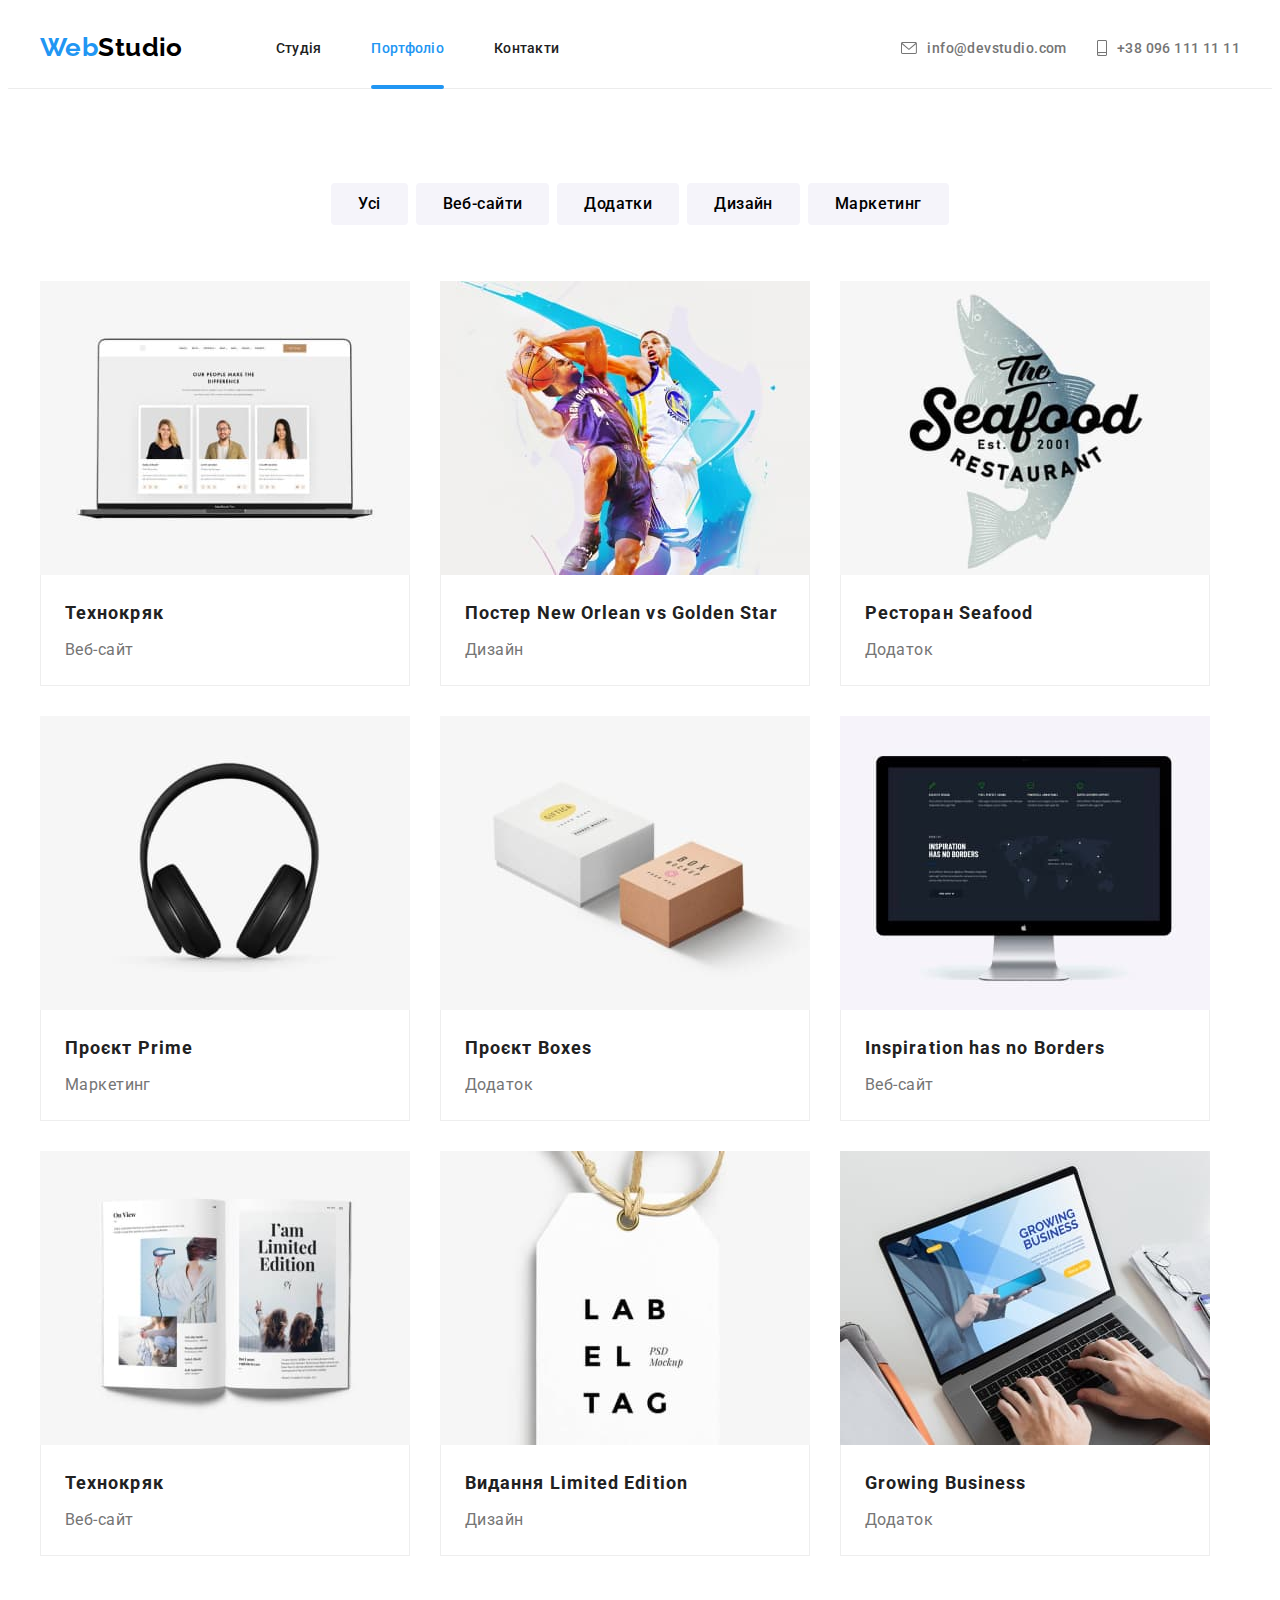
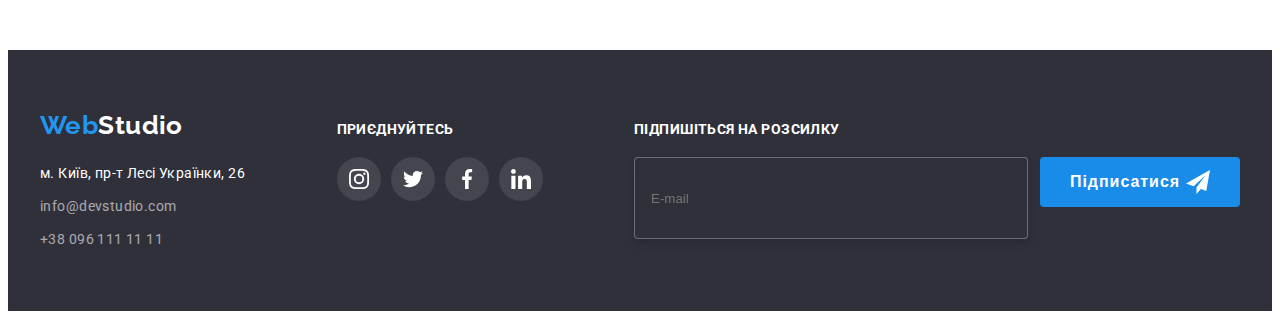
==== portfolio.html @ b74ace6b "Initial commit" ====
<!DOCTYPE html>
<html lang="uk">
  <head>
    <meta charset="UTF-8" />
    <meta http-equiv="X-UA-Compatible" content="IE=edge" />
    <meta name="viewport" content="width=device-width, initial-scale=1.0" />
    <title>Портфоліо</title>
    <link rel="preconnect" href="https://fonts.googleapis.com" />
    <link rel="preconnect" href="https://fonts.gstatic.com" crossorigin />
    <link
      href="https://fonts.googleapis.com/css2?family=Raleway:wght@700&family=Roboto:wght@400;500;700;900&display=swap"
      rel="stylesheet"
    />
    <link
      rel="stylesheet"
      href="https://cdnjs.cloudflare.com/ajax/libs/modern-normalize/1.1.0/modern-normalize.min.css"
      integrity="sha512-wpPYUAdjBVSE4KJnH1VR1HeZfpl1ub8YT/NKx4PuQ5NmX2tKuGu6U/JRp5y+Y8XG2tV+wKQpNHVUX03MfMFn9Q=="
      crossorigin="anonymous"
      referrerpolicy="no-referrer"
    />
    <link rel="stylesheet" href="./css/styles.css" />
  </head>
  <body>
    <header class="page-header">
      <div class="conteiner">
        <nav class="page-header__navigation">
          <a class="logo page-header__logo--main" href="./index.html">
            <span class="logo__part">Web</span>Studio
          </a>
          <ul class="page-header__nav-list">
            <li class="page-header__nav-item">
              <a class="page-header__nav-link" href="./index.html">Студія</a>
            </li>
            <li class="page-header__nav-item">
              <a
                class="page-header__nav-link page-header__nav-link--active"
                href="./portfolio.html"
                >Портфоліо</a
              >
            </li>
            <li class="page-header__nav-item">
              <a class="page-header__nav-link" href="">Контакти</a>
            </li>
          </ul>
        </nav>
        <ul class="page-header__contact-list">
          <li class="page-header__contact-item">
            <a
              class="page-header__contact-link"
              href="mailto:info@devstudio.com"
              ><svg class="page-header__contact-icon" width="16" height="12">
                <use href="./images/symbol-defs.svg#icon-envelope"></use>
              </svg>
              info@devstudio.com</a
            >
          </li>
          <li class="page-header__contact-item">
            <a class="page-header__contact-link" href="tel:+380961111111"
              ><svg class="page-header__contact-icon" width="10" height="16">
                <use href="./images/symbol-defs.svg#icon-smartphone"></use>
              </svg>
              +38 096 111 11 11</a
            >
          </li>
        </ul>
      </div>
    </header>
    <main>
      <section class="section">
        <div class="conteiner">
          <h1 class="section-title visually-hidden">проекти</h1>
          <ul class="project__filter-list">
            <li class="project__filter-item">
              <button type="button" class="project__filter-button">Усі</button>
            </li>
            <li class="project__filter-item">
              <button type="button" class="project__filter-button">
                Веб-сайти
              </button>
            </li>
            <li class="project__filter-item">
              <button type="button" class="project__filter-button">
                Додатки
              </button>
            </li>
            <li class="project__filter-item">
              <button type="button" class="project__filter-button">
                Дизайн
              </button>
            </li>
            <li class="project__filter-item">
              <button type="button" class="project__filter-button">
                Маркетинг
              </button>
            </li>
          </ul>

          <ul class="project__list">
            <li class="project__item">
              <a href="" class="project__link">
                <div class="project__card">
                  <img src="./images/laptop.jpg" alt="ноутбук" width="370" />

                  <p class="project__text">
                    Ресурс пропонує комплексні пропозиції з різним рівнем
                    функціоналу та сервісів. Все це дозволить відвідувачу
                    отримати вичерпні відомості про компанію чи приватну особу.
                  </p>
                </div>
                <div class="project__main-box">
                  <h3 class="project__sub-title">Технокряк</h3>
                  <p class="project__name">Веб-сайт</p>
                </div>
              </a>
            </li>
            <li class="project__item">
              <a href="" class="project__link">
                <div class="project__card">
                  <img src="./images/basket.jpg" alt="баскетбол" width="370" />

                  <p class="project__text">
                    Ресурс пропонує комплексні пропозиції з різним рівнем
                    функціоналу та сервісів. Все це дозволить відвідувачу
                    отримати вичерпні відомості про компанію чи приватну особу.
                  </p>
                </div>
                <div class="project__main-box">
                  <h3 class="project__sub-title">
                    Постер New Orlean vs Golden Star
                  </h3>
                  <p class="project__name">Дизайн</p>
                </div>
              </a>
            </li>
            <li class="project__item">
              <a href="" class="project__link">
                <div class="project__card">
                  <img src="./images/fish.jpg" alt="риба" width="370" />

                  <p class="project__text">
                    Ресурс пропонує комплексні пропозиції з різним рівнем
                    функціоналу та сервісів. Все це дозволить відвідувачу
                    отримати вичерпні відомості про компанію чи приватну особу.
                  </p>
                </div>
                <div class="project__main-box">
                  <h3 class="project__sub-title">Ресторан Seafood</h3>
                  <p class="project__name">Додаток</p>
                </div>
              </a>
            </li>
            <li class="project__item">
              <a href="" class="project__link">
                <div class="project__card">
                  <img
                    src="./images/headphones.jpg"
                    alt="навушники"
                    width="370"
                  />

                  <p class="project__text">
                    Ресурс пропонує комплексні пропозиції з різним рівнем
                    функціоналу та сервісів. Все це дозволить відвідувачу
                    отримати вичерпні відомості про компанію чи приватну особу.
                  </p>
                </div>
                <div class="project__main-box">
                  <h3 class="project__sub-title">Проєкт Prime</h3>
                  <p class="project__name">Маркетинг</p>
                </div>
              </a>
            </li>
            <li class="project__item">
              <a href="" class="project__link">
                <div class="project__card">
                  <img src="./images/boxes.jpg" alt="коробки" width="370" />

                  <p class="project__text">
                    Ресурс пропонує комплексні пропозиції з різним рівнем
                    функціоналу та сервісів. Все це дозволить відвідувачу
                    отримати вичерпні відомості про компанію чи приватну особу.
                  </p>
                </div>
                <div class="project__main-box">
                  <h3 class="project__sub-title">Проєкт Boxes</h3>
                  <p class="project__name">Додаток</p>
                </div>
              </a>
            </li>
            <li class="project__item">
              <a href="" class="project__link">
                <div class="project__card">
                  <img src="./images/desktop.jpg" alt="монітор" width="370" />

                  <p class="project__text">
                    Ресурс пропонує комплексні пропозиції з різним рівнем
                    функціоналу та сервісів. Все це дозволить відвідувачу
                    отримати вичерпні відомості про компанію чи приватну особу.
                  </p>
                </div>
                <div class="project__main-box">
                  <h3 class="project__sub-title">Inspiration has no Borders</h3>
                  <p class="project__name">Веб-сайт</p>
                </div>
              </a>
            </li>
            <li class="project__item">
              <a href="" class="project__link">
                <div class="project__card">
                  <img src="./images/magazine.jpg" alt="журнал" width="370" />

                  <p class="project__text">
                    Ресурс пропонує комплексні пропозиції з різним рівнем
                    функціоналу та сервісів. Все це дозволить відвідувачу
                    отримати вичерпні відомості про компанію чи приватну особу.
                  </p>
                </div>
                <div class="project__main-box">
                  <h3 class="project__sub-title">Технокряк</h3>
                  <p class="project__name">Веб-сайт</p>
                </div>
              </a>
            </li>
            <li class="project__item">
              <a href="" class="project__link">
                <div class="project__card">
                  <img src="./images/labeltag.jpg" alt="цінник" width="370" />

                  <p class="project__text">
                    Ресурс пропонує комплексні пропозиції з різним рівнем
                    функціоналу та сервісів. Все це дозволить відвідувачу
                    отримати вичерпні відомості про компанію чи приватну особу.
                  </p>
                </div>
                <div class="project__main-box">
                  <h3 class="project__sub-title">Видання Limited Edition</h3>
                  <p class="project__name">Дизайн</p>
                </div>
              </a>
            </li>
            <li class="project__item">
              <a href="" class="project__link">
                <div class="project__card">
                  <img src="./images/wework.jpg" alt="працюємо" width="370" />

                  <p class="project__text">
                    Ресурс пропонує комплексні пропозиції з різним рівнем
                    функціоналу та сервісів. Все це дозволить відвідувачу
                    отримати вичерпні відомості про компанію чи приватну особу.
                  </p>
                </div>
                <div class="project__main-box">
                  <h3 class="project__sub-title">Growing Business</h3>
                  <p class="project__name">Додаток</p>
                </div>
              </a>
            </li>
          </ul>
        </div>
      </section>
    </main>
    <footer class="footer">
      <div class="conteiner">
        <div class="footer-contacts">
          <a href="index.html" class="logo footer-contact__logo--dark"
            ><span class="logo__part">Web</span>Studio</a
          >
          <address>
            <ul class="footer-contacts__list">
              <li class="footer-contacts__item">
                <a
                  href="https://goo.gl/maps/CPtrU1FHBa2aNyZL9"
                  target="_blank"
                  rel="noopener noreferrer nofollow"
                  class="footer-contacts__map"
                  >м. Київ, пр-т Лесі Українки, 26</a
                >
              </li>
              <li class="footer-contacts__item">
                <a href="mailto:info@devstudio.com" class="footer-contact__link"
                  >info@devstudio.com</a
                >
              </li>
              <li class="footer-contacts__item">
                <a href="tel:+380961111111" class="footer-contact__link"
                  >+38 096 111 11 11</a
                >
              </li>
            </ul>
          </address>
        </div>
        <div class="footer-media">
          <p class="footer-media__sub-title">приєднуйтесь</p>
          <ul class="social-network__list">
            <li class="social-network__item">
              <a
                href="#"
                class="social-network__media social-network__media--footer-style"
              >
                <svg class="social-network__icon">
                  <use href="./images/symbol-defs.svg#icon-instagram"></use>
                </svg>
              </a>
            </li>
            <li class="social-network__item">
              <a
                href="#"
                class="social-network__media social-network__media--footer-style"
              >
                <svg class="social-network__icon">
                  <use href="./images/symbol-defs.svg#icon-twitter"></use>
                </svg>
              </a>
            </li>
            <li class="social-network__item">
              <a
                href="#"
                class="social-network__media social-network__media--footer-style"
              >
                <svg class="social-network__icon">
                  <use href="./images/symbol-defs.svg#icon-facebook"></use>
                </svg>
              </a>
            </li>
            <li class="social-network__item">
              <a
                href="#"
                class="social-network__media social-network__media--footer-style"
              >
                <svg class="social-network__icon">
                  <use href="./images/symbol-defs.svg#icon-linkedin"></use>
                </svg>
              </a>
            </li>
          </ul>
        </div>
        <div class="footer-subscribe">
          <p class="footer-media__sub-title">Підпишіться на розсилку</p>
          <form class="form-subscribe__form">
            <label for="user-mail" class="form-subscribe__field">
              <input
                class="form-subscribe__input"
                type="email"
                name="subscribe-mail"
                id="user-mail"
                placeholder="E-mail"
              />
            </label>
            <button type="submit" class="form-btn form-btn--footer-style">
              Підписатися
              <svg class="form-btn__icon-footer" width="24" height="24">
                <use href="./images/symbol-defs.svg#icon-icon-send"></use>
              </svg>
            </button>
          </form>
        </div>
      </div>
    </footer>
  </body>
</html>
---- css/styles.css ----
:root {
  --brand-color: #2196f3;
  --main-text-color: #212121;
  --other-text-color: #757575;
  --background-main: #ffffff;
  --other-bg: #f5f4fa;
  --icon-color: #afb1b8;
  --dark-bg: #2f303a;
}

body {
  font-family: "Roboto", sans-serif;
  font-size: 14px;
  color: var(--main-text-color);
  letter-spacing: 0.03em;
  background-color: var(--background-main);
}

.visually-hidden {
  position: absolute;
  white-space: nowrap;
  width: 1px;
  height: 1px;
  overflow: hidden;
  border: 0;
  padding: 0;
  clip: rect(0 0 0 0);
  clip-path: inset(50%);
  margin: -1px;
}

.conteiner {
  width: 1200px;
  padding-left: 15px;
  padding-right: 15px;
  margin-right: auto;
  margin-left: auto;
}

.section {
  padding-top: 94px;
  padding-bottom: 94px;
}

img,
svg {
  display: block;
}
/*стилі шапки(header)*/
.page-header {
  background-color: var(--background-main);
  border-bottom: 1px solid #ececec;
}

.page-header .conteiner {
  display: flex;
}

.page-header__navigation {
  display: flex;
  align-items: center;
}

.page-header__logo--main {
  margin-right: 93px;
  padding-top: 24px;
  padding-bottom: 25px;

  color: #000000;
}

.logo {
  font-family: "Raleway";
  font-style: normal;
  font-weight: 700;
  font-size: 26px;
  line-height: calc(31 / 26);
  text-decoration: none;
}

.logo__part {
  color: var(--brand-color);
}

.page-header__nav-item:not(:last-child) {
  margin-right: 50px;
}

.page-header__nav-list {
  display: flex;
  margin: 0;
  padding-left: 0;
  list-style: none;
}

.page-header__nav-link {
  display: block;
  position: relative;
  padding: 32px 0;

  font-weight: 500;
  line-height: calc(16 / 14);
  letter-spacing: 0.02em;
  text-decoration: none;

  color: var(--main-text-color);
  transition: color 250ms cubic-bezier(0.4, 0, 0.2, 1);
}

.page-header__nav-link--active::after {
  position: absolute;
  bottom: -1px;
  border-radius: 2px;
  left: 0;
  content: "";
  width: 100%;
  height: 4px;

  background-color: var(--brand-color);
}

.page-header__nav-link:hover,
.page-header__nav-link:focus {
  color: var(--brand-color);
}
.page-header__nav-link--active {
  color: var(--brand-color);
}

.page-header__contact-list {
  display: flex;
  margin: 0;
  padding-left: 0;
  margin-left: auto;
  list-style: none;
}

.page-header__contact-item:not(:last-child) {
  margin-right: 30px;
}

.page-header__contact-icon {
  margin-right: 10px;

  fill: currentColor;
}

.page-header__contact-link {
  display: flex;
  align-items: center;
  padding: 32px 0;

  font-weight: 500;
  line-height: calc(16 / 14);
  text-decoration: none;

  transition: color 250ms cubic-bezier(0.4, 0, 0.2, 1),
    fill 250ms cubic-bezier(0.4, 0, 0.2, 1);
  color: var(--other-text-color);
}

.page-header__contact-link:hover,
.page-header__contact-link:focus {
  color: var(--brand-color);
}

/*стилі студії(1я страниця)
1-я секція*/

.section-hero {
  padding-top: 200px;
  padding-bottom: 200px;
  margin-right: auto;
  margin-left: auto;
  max-width: 1600px;

  background-image: linear-gradient(
      rgba(47, 48, 58, 0.4),
      rgba(47, 48, 58, 0.4)
    ),
    url("../images/bghero.jpg");
  background-repeat: no-repeat;
  background-position: center;
  background-color: var(--dark-bg);
}

.section-hero__title {
  width: 696px;
  font-weight: 900;
  font-size: 44px;
  line-height: calc(60 / 44);
  text-align: center;
  letter-spacing: 0.06em;
  text-transform: uppercase;

  color: var(--background-main);

  margin: 0 auto 30px;
}

.section-hero__button {
  display: block;
  margin-left: auto;
  margin-right: auto;
  min-width: 216px;
  padding: 10px 32px;
  border: none;
  box-shadow: 0px 4px 4px rgba(0, 0, 0, 0.15);
  border-radius: 4px;
  cursor: pointer;

  font-weight: 700;
  font-size: 16px;
  line-height: calc(30 / 16);
  letter-spacing: 0.06em;

  background-color: var(--brand-color);
  color: var(--background-main);
  transition: background-color 250ms cubic-bezier(0.4, 0, 0.2, 1);
}

.section-hero__button:hover,
.section-hero__button:focus {
  background-color: #188ce8;
}

/* backdrop for modal window */

.backdrop {
  position: fixed;
  z-index: 51;
  top: 0;
  left: 0;
  width: 100%;
  height: 100%;
  background-color: rgba(0, 0, 0, 0.2);
  transition: opacity 250ms cubic-bezier(0.4, 0, 0.2, 1);
}

.backdrop.is-hidden {
  opacity: 0;
  pointer-events: none;
}

.backdrop.is-hidden .modal {
  transform: translate(-50%, -50%) scale(1.1);
  transition: transform 250ms cubic-bezier(0.4, 0, 0.2, 1);
}

.modal {
  position: absolute;
  top: 50%;
  left: 50%;
  padding: 40px;
  width: 528px;
  height: 581px;

  opacity: 1;
  border-radius: 4px;
  background: var(--background-main);
  box-shadow: 0px 1px 3px rgba(0, 0, 0, 0.12), 0px 1px 1px rgba(0, 0, 0, 0.14),
    0px 2px 1px rgba(0, 0, 0, 0.2);

  transform: scale(1) translate(-50%, -50%);
  transition: transform 250ms cubic-bezier(0.4, 0, 0.2, 1);
}

.modal__btn-close {
  position: absolute;
  display: flex;
  align-items: center;
  justify-content: center;
  top: 8px;
  right: 8px;
  width: 30px;
  height: 30px;
  padding: 0;

  cursor: pointer;
  border-radius: 50%;
  background: #ffffff;
  border: 1px solid rgba(0, 0, 0, 0.1);
  fill: currentColor;

  transition: fill 250ms cubic-bezier(0.4, 0, 0.2, 1);
}

.modal__btn-close:hover,
.modal__btn-close:focus {
  fill: var(--brand-color);
}

.modal__feedback {
  margin-top: 0;
  margin-bottom: 12px;

  font-weight: 700;
  font-size: 20px;
  line-height: calc(23 / 20);
  text-align: center;

  color: var(--main-text-color);
}
/* madal form */
.modal__order-service {
  display: flex;
  flex-direction: column;

  font-weight: 400;
  font-size: 12px;
  line-height: calc(14 / 12);
  letter-spacing: 0.01em;

  color: var(--other-text-color);
}

.modal__form-field {
  position: relative;
  display: flex;
  flex-direction: column;
  margin-bottom: 10px;
}

.modal__form-field--field-comment {
  margin-bottom: 20px;
}

.modal__form-input {
  height: 40px;
  padding: 12px 42px;
  margin-top: 4px;

  cursor: pointer;
  border: 1px solid rgba(33, 33, 33, 0.2);
  border-radius: 4px;
  transition: color 250ms cubic-bezier(0.4, 0, 0.2, 1);
}

.modal__form-icon {
  position: absolute;
  bottom: 11px;
  left: 12px;
  transition: color 250ms cubic-bezier(0.4, 0, 0.2, 1);
}

.modal__form-input:focus-visible {
  outline: 1px solid var(--brand-color);
}

.modal__form-input:focus + .modal__form-icon {
  fill: var(--brand-color);
  filter: drop-shadow(0px 4px 4px rgba(0, 0, 0, 0.5));
}

.modal__form-input--comment {
  padding: 12px 16px;
  resize: none;
  height: 120px;
}
.modal__form-input--comment::placeholder {
  color: rgba(117, 117, 117, 0.5);
}

.modal__form-chekbox {
  display: flex;
  align-items: center;
  cursor: pointer;

  margin: 0 auto 30px;

  font-size: 14px;
  line-height: calc(24 / 14);
}

.modal__checkbox {
  position: absolute;
  white-space: nowrap;
  width: 1px;
  height: 1px;
  overflow: hidden;
  border: 0;
  padding: 0;
  clip: rect(0 0 0 0);
  clip-path: inset(50%);
  margin: -1px;
}

.modal__form-contract {
  margin-left: 3px;
  color: var(--brand-color);
}

.modal__chek-border {
  position: relative;
  display: inline-block;
  margin-right: 8px;
  width: 16px;
  height: 15px;
  color: transparent;
  border: 2px solid #000000;
  border-radius: 4px;
  transition: border 250ms cubic-bezier(0.4, 0, 0.2, 1);
}
.modal__chek-icon {
  position: absolute;
  left: -2px;
  top: -2px;
  opacity: 0;
  fill: var(--background-main);
  transition: fill 250ms cubic-bezier(0.4, 0, 0.2, 1),
    opacity 250ms cubic-bezier(0.4, 0, 0.2, 1);
}

.modal__checkbox:checked ~ .modal__chek-border,
.modal__checkbox:checked ~ .modal__chek-border .modal__chek-icon {
  fill: var(--brand-color);
  border-color: var(--brand-color);
  opacity: 1;
}

.form-btn {
  width: 200px;
  height: 50px;
  margin: 0 auto;

  text-align: center;
  font-weight: 700;
  font-size: 16px;
  line-height: calc(30 / 16);
  letter-spacing: 0.06em;
  cursor: pointer;

  color: var(--background-main);
  background-color: #188ce8;
  border-color: transparent;
  border-radius: 4px;
}
.form-btn:hover {
  box-shadow: 0px 4px 4px rgba(0, 0, 0, 0.15);
}
/*2я секція - переваги*/
/*стилі заголовків сецій 2-4*/

.section-title {
  margin-top: 0;
  margin-bottom: 50px;

  font-size: 36px;
  line-height: calc(42 / 36);
  text-align: center;
}

.benefits-section__list {
  display: flex;
  gap: 30px;
  margin: 0;
  padding: 0;
  list-style: none;
}

.benefits-section__item {
  flex-basis: calc((100%-90px) / 4);
}

.benefits-section__box {
  display: flex;
  align-items: center;
  justify-content: center;
  height: 120px;
  background-color: var(--other-bg);
  border-radius: 4px;
  margin-bottom: 30px;
}

.benefits-section__icon {
  width: 70px;
  height: 70px;
}

.benefits-section__sub-title {
  margin-top: 0;
  margin-bottom: 10px;

  font-size: 14px;
  line-height: calc(16 / 14);
  text-transform: uppercase;
}

.benefits-section__advantage {
  margin: 0;

  line-height: calc(24 / 14);
  color: var(--other-text-color);
}
/*3я секція - чим ми займаємося
section employments*/

.employments-section {
  padding-top: 0;
}

.employments-section__list {
  display: flex;
  justify-content: space-between;

  margin: 0;
  padding: 0;
  list-style: none;
}

.employment {
  display: block;
}
.employments-section__card {
  position: relative;
}

.employments-section__sub-title {
  position: absolute;
  bottom: 0;
  width: 100%;
  padding: 22px 0;
  margin: 0;

  font-size: 14px;
  font-weight: 700;
  line-height: calc(16 / 14);
  text-transform: uppercase;
  text-align: center;

  color: var(--background-main);
  background-color: var(--dark-bg);
  opacity: 0.8;
}
/*4а секція - наша команда*/
.team-section {
  background-color: #f5f4fa;
}

.team-section__list {
  display: flex;
  justify-content: space-between;
  margin: 0;
  padding: 0;
  list-style: none;
}

.team-section__item {
  overflow: hidden;
  border-radius: 0px 0px 4px 4px;
  box-shadow: 0px 1px 3px rgba(0, 0, 0, 0.12), 0px 1px 1px rgba(0, 0, 0, 0.14),
    0px 2px 1px rgba(0, 0, 0, 0.2);
}

.player__data {
  padding-top: 30px;
  padding-bottom: 30px;
  background: var(--background-main);
}

.player__sub-title {
  margin-bottom: 10px;
  margin-top: 0;

  font-weight: 500;
  font-size: 16px;
  line-height: calc(19 / 16);
  text-align: center;
}
.player__position {
  margin-top: 0;
  margin-bottom: 16px;

  font-size: 16px;
  line-height: calc(19 / 16);
  text-align: center;
  color: var(--other-text-color);
}

.social-network__list {
  display: flex;
  padding: 0;
  margin: 0;
  list-style: none;

  gap: 10px;
  justify-content: center;
}

.social-network__media {
  display: flex;
  align-items: center;
  justify-content: center;
  width: 44px;
  height: 44px;
  border-radius: 50%;

  text-decoration: none;
  fill: var(--icon-color);
  background-color: var(--background-main);

  transition: background-color 250ms cubic-bezier(0.4, 0, 0.2, 1),
    fill 500ms cubic-bezier(0.4, 0, 0.2, 1) 125ms;
}

.social-network__icon {
  width: 20px;
  height: 20px;
}

.social-network__media:hover,
.social-network__media:focus {
  background-color: var(--brand-color);
  fill: var(--background-main);
}

/* 5я секция */

.client__list {
  display: flex;
  justify-content: space-between;
  padding: 0;
  margin: 0;

  list-style: none;
}

.client__link {
  display: flex;
  align-items: center;
  justify-content: center;
  width: 170px;
  height: 92px;

  text-decoration: none;
  border: 1px solid var(--icon-color);
  border-radius: 4px;
  transition: fill 250ms cubic-bezier(0.4, 0, 0.2, 1),
    border 250ms cubic-bezier(0.4, 0, 0.2, 1);
}

.client__link:hover,
.client__link:focus {
  border: 1px solid var(--brand-color);
}

.client__link:hover .client__icon,
.client__link:focus .client__icon {
  fill: var(--brand-color);
}

.client__icon {
  fill: var(--icon-color);
  width: 106px;
  height: 60px;
  transition: fill 250ms cubic-bezier(0.4, 0, 0.2, 1);
}

/*стилі портфоліо(2я страниця)*/
/*  - філтер*/
.project__filter-list {
  display: flex;
  justify-content: center;
  margin-top: 0;
  margin-bottom: 56px;
  padding: 0;
  list-style: none;
}

.project__filter-item:not(:last-child) {
  margin-right: 8px;
}

.project__filter-button {
  padding: 6px 25px;

  font-family: inherit;
  letter-spacing: inherit;
  font-weight: 500;
  font-size: 16px;
  line-height: calc(26 / 16);
  text-align: center;
  cursor: pointer;

  border-radius: 4px;
  border-color: transparent;
  background-color: var(--other-bg);
  transition: color 250ms cubic-bezier(0.4, 0, 0.2, 1),
    background-color 250ms cubic-bezier(0.4, 0, 0.2, 1),
    box-shadow 250ms cubic-bezier(0.4, 0, 0.2, 1);
}
.project__filter-button:hover,
.project__filter-button:focus {
  background-color: var(--brand-color);
  color: var(--background-main);
  box-shadow: 0px 3px 1px rgba(0, 0, 0, 0.1), 0px 1px 2px rgba(0, 0, 0, 0.08),
    0px 2px 2px rgba(0, 0, 0, 0.12);
}
/*2а секція - розділи*/

.project__list {
  display: flex;
  flex-wrap: wrap;
  gap: 30px;

  margin: 0;
  padding: 0;
  list-style: none;
}

.project__item {
  width: 370px;
  background: var(--background-main);
  transition: box-shadow 250ms cubic-bezier(0.4, 0, 0.2, 1);
}

.project__item:hover,
.project__item:focus {
  box-shadow: 0px 1px 1px rgba(0, 0, 0, 0.12), 0px 4px 4px rgba(0, 0, 0, 0.06),
    1px 4px 6px rgba(0, 0, 0, 0.16);
}

.project__link {
  text-decoration: none;
}

.project__card {
  position: relative;
  overflow: hidden;
}

.project__item:hover .project__text {
  transform: translateY(0);
}

.project__text {
  margin: 0;
  font-size: 18px;
  line-height: calc(28 / 18);
  color: var(--background-main);

  position: absolute;
  top: 1px;
  left: 0;
  width: 100%;
  height: 100%;
  padding: 63px 24px;
  transform: translateY(100%);
  transition: transform 250ms cubic-bezier(0.4, 0, 0.2, 1);

  background-color: var(--brand-color);
  opacity: 0.9;
}

.project__main-box {
  border: 1px solid #eeeeee;
  border-top: none;
  padding: 20px 24px;
}

.project__sub-title {
  font-size: 18px;
  line-height: calc(36 / 18);
  letter-spacing: 0.06em;
  margin-top: 0;
  margin-bottom: 4px;
  color: var(--main-text-color);
}
.project__name {
  font-size: 16px;
  line-height: calc(30 / 16);
  color: var(--other-text-color);
  margin: 0;
}
/*стилі підвала(footer)*/
.footer {
  background-color: var(--dark-bg);
  padding: 60px 0;
}

.footer .conteiner {
  display: flex;
  align-items: baseline;
  justify-content: space-between;
}

.footer-contact__logo--dark {
  display: block;
  color: var(--background-main);
  margin-right: 0;
  margin-bottom: 20px;
  padding: 0;
}

.footer-contacts__list {
  margin: 0;
  padding: 0;

  list-style: none;
}

.footer-contacts__item:not(:last-child) {
  margin-bottom: 9px;
}

.footer-contacts__map {
  text-decoration: none;
  font-style: normal;
  font-weight: 400;
  line-height: calc(24 / 14);
  color: var(--background-main);
}

.footer-contact__link {
  font-style: normal;
  line-height: calc(24 / 14);
  text-decoration: none;

  color: rgba(255, 255, 255, 0.6);
  transition: color 250ms cubic-bezier(0.4, 0, 0.2, 1);
}

.footer-contact__link:hover,
.footer-contact__link:focus {
  color: var(--brand-color);
}

.footer-media__sub-title {
  margin-top: 0;
  margin-bottom: 20px;

  font-size: 14px;
  line-height: calc(16 / 14);
  text-transform: uppercase;
  font-weight: 700;

  color: var(--background-main);
}

.social-network__media--footer-style {
  fill: var(--background-main);
  background-color: rgba(255, 255, 255, 0.1);
}

/* footer subscribe */

.form-subscribe__form {
  display: flex;
  justify-content: center;
}
.form-subscribe__input {
  width: 360px;
  height: 50px;
  padding: 15px 16px;
  margin-right: 12px;

  color: var(--brand-color);
  background-color: var(--dark-bg);
  border: 1px solid rgba(255, 255, 255, 0.3);
  filter: drop-shadow(0px 4px 4px rgba(0, 0, 0, 0.15));
  border-radius: 4px;
  transition: outline 250ms cubic-bezier(0.4, 0, 0.2, 1),
    border 250ms cubic-bezier(0.4, 0, 0.2, 1);
}

.form-subscribe__input:focus,
.form-subscribe__input:hover,
.form-subscribe__input:focus-visible {
  outline: 1px solid var(--brand-color);
  border: 1px solid var(--brand-color);
}

.form-btn--footer-style {
  display: flex;
  justify-content: space-between;
  align-items: center;
  padding: 0 28px;
}
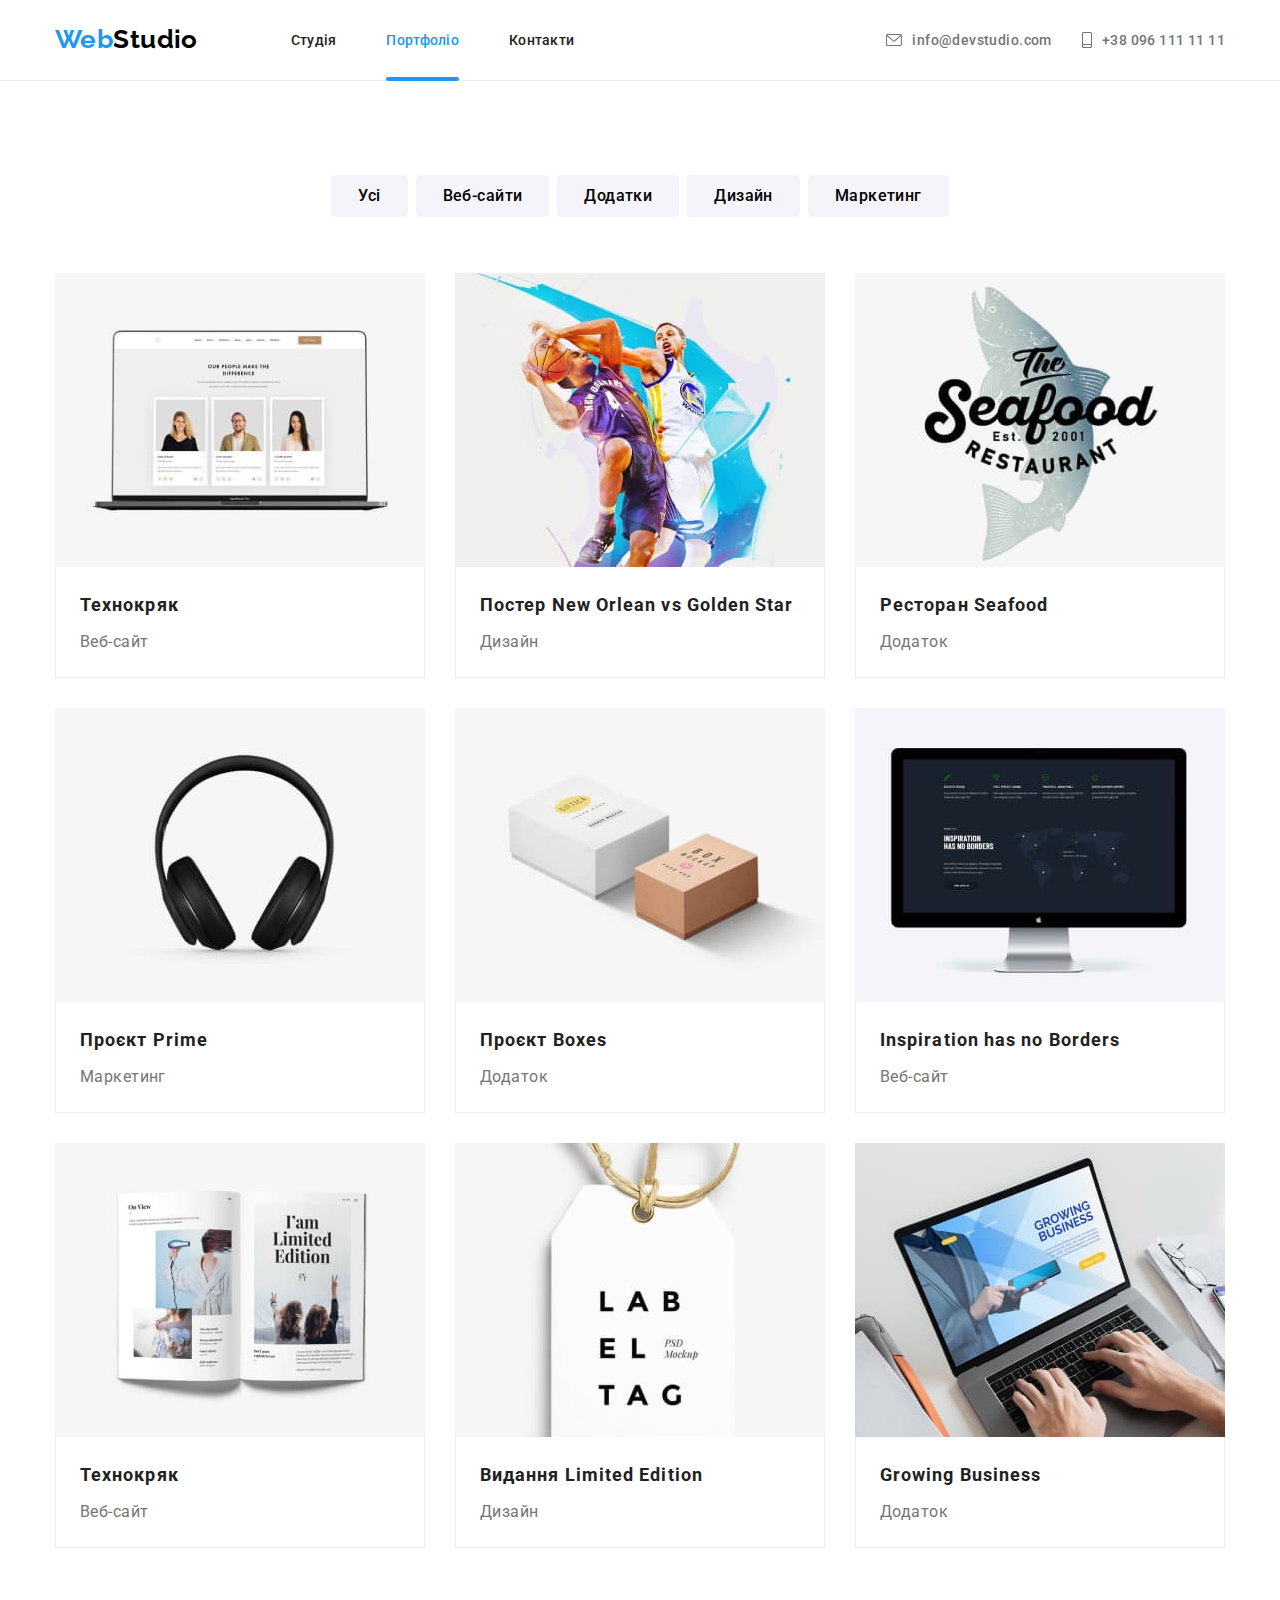
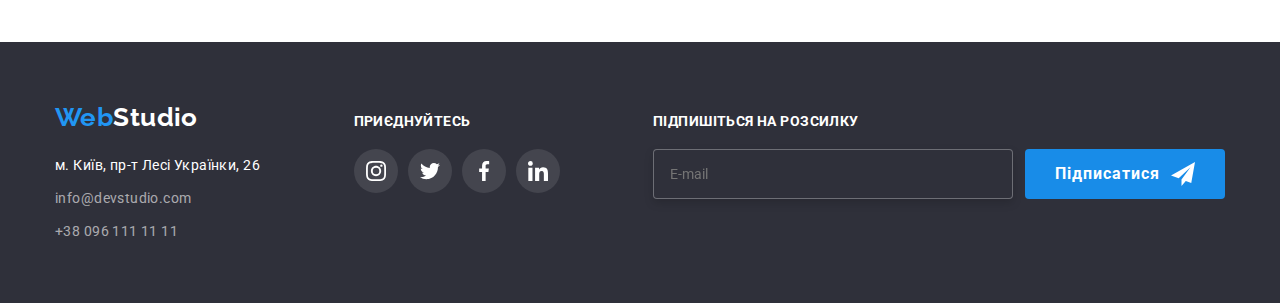
==== commit 85c3c453: "SASS" ====
--- a/portfolio.html
+++ b/portfolio.html
@@ -11,35 +11,29 @@
       href="https://fonts.googleapis.com/css2?family=Raleway:wght@700&family=Roboto:wght@400;500;700;900&display=swap"
       rel="stylesheet"
     />
-    <link
-      rel="stylesheet"
-      href="https://cdnjs.cloudflare.com/ajax/libs/modern-normalize/1.1.0/modern-normalize.min.css"
-      integrity="sha512-wpPYUAdjBVSE4KJnH1VR1HeZfpl1ub8YT/NKx4PuQ5NmX2tKuGu6U/JRp5y+Y8XG2tV+wKQpNHVUX03MfMFn9Q=="
-      crossorigin="anonymous"
-      referrerpolicy="no-referrer"
-    />
-    <link rel="stylesheet" href="./css/styles.css" />
+
+    <link rel="stylesheet" href="./css/main.min.css" />
   </head>
   <body>
     <header class="page-header">
       <div class="conteiner">
-        <nav class="page-header__navigation">
+        <nav class="main-nav">
           <a class="logo page-header__logo--main" href="./index.html">
             <span class="logo__part">Web</span>Studio
           </a>
-          <ul class="page-header__nav-list">
-            <li class="page-header__nav-item">
-              <a class="page-header__nav-link" href="./index.html">Студія</a>
-            </li>
-            <li class="page-header__nav-item">
-              <a
-                class="page-header__nav-link page-header__nav-link--active"
+          <ul class="main-nav__list">
+            <li class="main-nav__item">
+              <a class="main-nav__link" href="./index.html">Студія</a>
+            </li>
+            <li class="main-nav__item">
+              <a
+                class="main-nav__link main-nav__link--active"
                 href="./portfolio.html"
                 >Портфоліо</a
               >
             </li>
-            <li class="page-header__nav-item">
-              <a class="page-header__nav-link" href="">Контакти</a>
+            <li class="main-nav__item">
+              <a class="main-nav__link" href="">Контакти</a>
             </li>
           </ul>
         </nav>
@@ -69,33 +63,29 @@
       <section class="section">
         <div class="conteiner">
           <h1 class="section-title visually-hidden">проекти</h1>
-          <ul class="project__filter-list">
-            <li class="project__filter-item">
-              <button type="button" class="project__filter-button">Усі</button>
-            </li>
-            <li class="project__filter-item">
-              <button type="button" class="project__filter-button">
+          <ul class="filter-btns">
+            <li class="filter-btns__item">
+              <button type="button" class="filter-btns__button">Усі</button>
+            </li>
+            <li class="filter-btns__item">
+              <button type="button" class="filter-btns__button">
                 Веб-сайти
               </button>
             </li>
-            <li class="project__filter-item">
-              <button type="button" class="project__filter-button">
-                Додатки
-              </button>
-            </li>
-            <li class="project__filter-item">
-              <button type="button" class="project__filter-button">
-                Дизайн
-              </button>
-            </li>
-            <li class="project__filter-item">
-              <button type="button" class="project__filter-button">
+            <li class="filter-btns__item">
+              <button type="button" class="filter-btns__button">Додатки</button>
+            </li>
+            <li class="filter-btns__item">
+              <button type="button" class="filter-btns__button">Дизайн</button>
+            </li>
+            <li class="filter-btns__item">
+              <button type="button" class="filter-btns__button">
                 Маркетинг
               </button>
             </li>
           </ul>
 
-          <ul class="project__list">
+          <ul class="projects">
             <li class="project__item">
               <a href="" class="project__link">
                 <div class="project__card">
@@ -291,7 +281,7 @@
         </div>
         <div class="footer-media">
           <p class="footer-media__sub-title">приєднуйтесь</p>
-          <ul class="social-network__list">
+          <ul class="social-network">
             <li class="social-network__item">
               <a
                 href="#"
--- a/css/main.min.css
+++ b/css/main.min.css
@@ -0,0 +1 @@
+/*! modern-normalize v1.1.0 | MIT License | https://github.com/sindresorhus/modern-normalize */*,::after,::before{box-sizing:border-box}html{-moz-tab-size:4;tab-size:4}html{line-height:1.15;-webkit-text-size-adjust:100%}body{margin:0}body{font-family:system-ui,-apple-system,"Segoe UI",Roboto,Helvetica,Arial,sans-serif,"Apple Color Emoji","Segoe UI Emoji"}hr{height:0;color:inherit}abbr[title]{text-decoration:underline dotted}b,strong{font-weight:bolder}code,kbd,pre,samp{font-family:ui-monospace,SFMono-Regular,Consolas,"Liberation Mono",Menlo,monospace;font-size:1em}small{font-size:80%}sub,sup{font-size:75%;line-height:0;position:relative;vertical-align:baseline}sub{bottom:-0.25em}sup{top:-0.5em}table{text-indent:0;border-color:inherit}button,input,optgroup,select,textarea{font-family:inherit;font-size:100%;line-height:1.15;margin:0}button,select{text-transform:none}[type=button],[type=reset],[type=submit],button{-webkit-appearance:button}::-moz-focus-inner{border-style:none;padding:0}:-moz-focusring{outline:1px dotted ButtonText}:-moz-ui-invalid{box-shadow:none}legend{padding:0}progress{vertical-align:baseline}::-webkit-inner-spin-button,::-webkit-outer-spin-button{height:auto}[type=search]{-webkit-appearance:textfield;outline-offset:-2px}::-webkit-search-decoration{-webkit-appearance:none}::-webkit-file-upload-button{-webkit-appearance:button;font:inherit}summary{display:list-item}body{font-family:"Roboto",sans-serif;font-size:14px;color:var(--main-text-color);letter-spacing:.03em;background-color:var(--background-main)}.visually-hidden{position:absolute;white-space:nowrap;width:1px;height:1px;overflow:hidden;border:0;padding:0;clip:rect(0 0 0 0);clip-path:inset(50%);margin:-1px}.conteiner{width:1200px;padding-left:15px;padding-right:15px;margin-right:auto;margin-left:auto}.section{padding-top:94px;padding-bottom:94px}img,svg{display:block}.section-title{margin-top:0;margin-bottom:50px;font-size:36px;line-height:1.1666666667;text-align:center}.logo{font-family:"Raleway";font-style:normal;font-weight:700;font-size:26px;line-height:1.1923076923;text-decoration:none}.logo .logo__part{color:#2196f3}.logo.page-header__logo--main{margin-right:93px;padding-top:24px;padding-bottom:25px;color:#000}.logo.footer-contact__logo--dark{display:block;color:#fff;margin-right:0;margin-bottom:20px;padding:0}.social-network{display:flex;padding:0;margin:0;list-style:none;gap:10px;justify-content:center}.social-network__media{display:flex;align-items:center;justify-content:center;width:44px;height:44px;border-radius:50%;text-decoration:none;fill:#afb1b8;background-color:#fff;transition:background-color 250ms cubic-bezier(0.4, 0, 0.2, 1),fill 500ms cubic-bezier(0.4, 0, 0.2, 1) 125ms}.social-network__media:hover,.social-network__media:focus{background-color:#2196f3;fill:#fff}.social-network__media--footer-style{fill:#fff;background-color:rgba(255,255,255,.1)}.social-network__icon{width:20px;height:20px}.page-header{background-color:var(--background-main);border-bottom:1px solid #ececec}.page-header .conteiner{display:flex}.page-header__contact-list{display:flex;margin:0;padding-left:0;margin-left:auto;list-style:none}.page-header__contact-item:not(:last-child){margin-right:30px}.page-header__contact-icon{margin-right:10px;fill:currentColor}.page-header__contact-link{display:flex;align-items:center;padding:32px 0;font-weight:500;line-height:1.1428571429;text-decoration:none;transition:color 250ms cubic-bezier(0.4, 0, 0.2, 1),fill 250ms cubic-bezier(0.4, 0, 0.2, 1);color:#757575}.page-header__contact-link:hover,.page-header__contact-link:focus{color:#2196f3}.main-nav{display:flex;align-items:center}.main-nav__list{display:flex;margin:0;padding-left:0;list-style:none}.main-nav__item:not(:last-child){margin-right:50px}.main-nav__link{display:block;position:relative;padding:32px 0;font-weight:500;line-height:1.1428571429;letter-spacing:.02em;text-decoration:none;color:#212121;transition:color 250ms cubic-bezier(0.4, 0, 0.2, 1)}.main-nav__link--active::after{position:absolute;bottom:-1px;border-radius:2px;left:0;content:"";width:100%;height:4px;background-color:#2196f3}.main-nav__link:hover,.main-nav__link:focus{color:#2196f3}.main-nav__link--active{color:#2196f3}.section-hero{padding-top:200px;padding-bottom:200px;margin-right:auto;margin-left:auto;max-width:1600px;background-image:linear-gradient(rgba(47, 48, 58, 0.4), rgba(47, 48, 58, 0.4)),url("../images/bghero.jpg");background-repeat:no-repeat;background-position:center;background-color:#2f303a}.section-hero__title{width:696px;font-weight:900;font-size:44px;line-height:1.3636363636;text-align:center;letter-spacing:.06em;text-transform:uppercase;color:#fff;margin:0 auto 30px}.section-hero__button{display:block;margin-left:auto;margin-right:auto;min-width:216px;padding:10px 32px;border:none;box-shadow:0px 4px 4px rgba(0,0,0,.15);border-radius:4px;cursor:pointer;font-weight:700;font-size:16px;line-height:1.875;letter-spacing:.06em;background-color:#2196f3;color:#fff;transition:background-color 250ms cubic-bezier(0.4, 0, 0.2, 1)}.section-hero__button:hover,.section-hero__button:focus{background-color:#188ce8}.backdrop{position:fixed;z-index:51;top:0;left:0;width:100%;height:100%;background-color:rgba(0,0,0,.2);transition:opacity 250ms cubic-bezier(0.4, 0, 0.2, 1)}.backdrop.is-hidden{opacity:0;pointer-events:none}.modal{position:absolute;top:50%;left:50%;padding:40px;width:528px;height:581px;opacity:1;border-radius:4px;background:#fff;box-shadow:0px 1px 3px rgba(0,0,0,.12),0px 1px 1px rgba(0,0,0,.14),0px 2px 1px rgba(0,0,0,.2);transform:scale(1) translate(-50%, -50%);transition:transform 250ms cubic-bezier(0.4, 0, 0.2, 1)}.backdrop.is-hidden .modal{transform:translate(-50%, -50%) scale(1.1);transition:transform 250ms cubic-bezier(0.4, 0, 0.2, 1)}.modal__btn-close{position:absolute;display:flex;align-items:center;justify-content:center;top:8px;right:8px;width:30px;height:30px;padding:0;cursor:pointer;border-radius:50%;background:#fff;border:1px solid rgba(0,0,0,.1);fill:currentColor;transition:fill 250ms cubic-bezier(0.4, 0, 0.2, 1)}.modal__btn-close:hover,.modal__btn-close:focus{fill:#2196f3}.modal__feedback{margin-top:0;margin-bottom:12px;font-weight:700;font-size:20px;line-height:1.15;text-align:center;color:#212121}.modal__order-service{display:flex;flex-direction:column;font-weight:400;font-size:12px;line-height:1.1666666667;letter-spacing:.01em;color:#757575}.modal__form-field{position:relative;display:flex;flex-direction:column;margin-bottom:10px}.modal__form-field--field-comment{margin-bottom:20px}.modal__form-input{height:40px;padding:12px 42px;margin-top:4px;cursor:pointer;border:1px solid rgba(33,33,33,.2);border-radius:4px;transition:color 250ms cubic-bezier(0.4, 0, 0.2, 1)}.modal__form-input:focus-visible{outline:1px solid #2196f3}.modal__form-input--comment{padding:12px 16px;resize:none;height:120px}.modal__form-input--comment::placeholder{color:rgba(117,117,117,.5)}.modal__form-icon{position:absolute;bottom:11px;left:12px;transition:color 250ms cubic-bezier(0.4, 0, 0.2, 1)}.modal__form-input:focus+.modal__form-icon{fill:#2196f3;filter:drop-shadow(0px 4px 4px rgba(0, 0, 0, 0.5))}.modal__form-chekbox{margin:0 auto 30px;font-size:14px;line-height:1.7142857143}.modal__checkbox{position:absolute;white-space:nowrap;width:1px;height:1px;overflow:hidden;border:0;padding:0;clip:rect(0 0 0 0);clip-path:inset(50%);margin:-1px}.modal__chek-conteiner{display:flex;align-items:center;cursor:pointer}.modal__form-contract{margin-left:3px;color:#2196f3}.modal__chek-border{position:relative;display:inline-block;margin-right:8px;width:16px;height:15px;color:rgba(0,0,0,0);border:2px solid #000;border-radius:4px;transition:border 250ms cubic-bezier(0.4, 0, 0.2, 1)}.modal__chek-icon{position:absolute;left:-2px;top:-2px;opacity:0;fill:#fff;transition:fill 250ms cubic-bezier(0.4, 0, 0.2, 1),opacity 250ms cubic-bezier(0.4, 0, 0.2, 1)}.modal__checkbox:checked~.modal__chek-border,.modal__checkbox:checked~.modal__chek-border .modal__chek-icon{fill:#2196f3;border-color:#2196f3;opacity:1}.form-btn{width:200px;height:50px;margin:0 auto;text-align:center;font-weight:700;font-size:16px;line-height:1.875;letter-spacing:.06em;cursor:pointer;color:#fff;background-color:#188ce8;border-color:rgba(0,0,0,0);border-radius:4px}.form-btn:hover{box-shadow:0px 4px 4px rgba(0,0,0,.15)}.benefits-section__list{display:flex;justify-content:space-between;align-items:center;margin:0;padding:0;list-style:none}.benefits-section__item{flex-basis:270px}.benefits-section__box{display:flex;align-items:center;justify-content:center;height:120px;background-color:#f5f4fa;border-radius:4px;margin-bottom:30px}.benefits-section__icon{width:70px;height:70px}.benefits-section__sub-title{margin-top:0;margin-bottom:10px;font-size:14px;line-height:1.1428571429;text-transform:uppercase}.benefits-section__advantage{margin:0;line-height:1.7142857143;color:#757575}.employments-section{padding-top:0}.employments-section__list{display:flex;justify-content:space-between;margin:0;padding:0;list-style:none}.employment{display:block}.employments-section__card{position:relative}.employments-section__sub-title{position:absolute;bottom:0;width:100%;padding:22px 0;margin:0;font-size:14px;font-weight:700;line-height:1.1428571429;text-transform:uppercase;text-align:center;color:#fff;background-color:#2f303a;opacity:.8}.team-section{background-color:#f5f4fa}.team-section__list{display:flex;justify-content:space-between;margin:0;padding:0;list-style:none}.team-section__item{overflow:hidden;border-radius:0px 0px 4px 4px;box-shadow:0px 1px 3px rgba(0,0,0,.12),0px 1px 1px rgba(0,0,0,.14),0px 2px 1px rgba(0,0,0,.2)}.player__data{padding-top:30px;padding-bottom:30px;background:#fff}.player__sub-title{margin-bottom:10px;margin-top:0;font-weight:500;font-size:16px;line-height:1.1875;text-align:center}.player__position{margin-top:0;margin-bottom:16px;font-size:16px;line-height:1.1875;text-align:center;color:#757575}.client__list{display:flex;justify-content:space-between;padding:0;margin:0;list-style:none}.client__link{display:flex;align-items:center;justify-content:center;width:170px;height:92px;text-decoration:none;border:1px solid #afb1b8;border-radius:4px;transition:fill 250ms cubic-bezier(0.4, 0, 0.2, 1),border 250ms cubic-bezier(0.4, 0, 0.2, 1)}.client__link:hover,.client__link:focus{border:1px solid #2196f3}.client__icon{fill:#afb1b8;width:106px;height:60px;transition:fill 250ms cubic-bezier(0.4, 0, 0.2, 1)}.client__link:hover .client__icon,.client__link:focus .client__icon{fill:#2196f3}.filter-btns{display:flex;justify-content:center;margin-top:0;margin-bottom:56px;padding:0;list-style:none}.filter-btns__item:not(:last-child){margin-right:8px}.filter-btns__button{padding:6px 25px;font-family:inherit;letter-spacing:inherit;font-weight:500;font-size:16px;line-height:1.625;text-align:center;cursor:pointer;border-radius:4px;border-color:rgba(0,0,0,0);background-color:#f5f4fa;transition:color 250ms cubic-bezier(0.4, 0, 0.2, 1),background-color 250ms cubic-bezier(0.4, 0, 0.2, 1),box-shadow 250ms cubic-bezier(0.4, 0, 0.2, 1)}.filter-btns__button:hover,.filter-btns__button:focus{background-color:#2196f3;color:#fff;box-shadow:0px 3px 1px rgba(0,0,0,.1),0px 1px 2px rgba(0,0,0,.08),0px 2px 2px rgba(0,0,0,.12)}.projects{display:flex;align-items:center;justify-content:space-between;flex-wrap:wrap;row-gap:30px;margin:0;padding:0;list-style:none}.project__item{width:370px;background:#fff;transition:box-shadow 250ms cubic-bezier(0.4, 0, 0.2, 1)}.project__item:hover,.project__item:focus{box-shadow:0px 1px 1px rgba(0,0,0,.12),0px 4px 4px rgba(0,0,0,.06),1px 4px 6px rgba(0,0,0,.16)}.project__link{text-decoration:none}.project__card{position:relative;overflow:hidden}.project__text{margin:0;font-size:18px;line-height:1.5555555556;color:#fff;position:absolute;top:1px;left:0;width:100%;height:100%;padding:63px 24px;transform:translateY(100%);transition:transform 250ms cubic-bezier(0.4, 0, 0.2, 1);background-color:#2196f3;opacity:.9}.project__item:hover .project__text{transform:translateY(0)}.project__main-box{border:1px solid #eee;border-top:none;padding:20px 24px}.project__sub-title{font-size:18px;line-height:2;letter-spacing:.06em;margin-top:0;margin-bottom:4px;color:#212121}.project__name{font-size:16px;line-height:1.875;color:#757575;margin:0}.footer{background-color:#2f303a;padding:60px 0}.footer .conteiner{display:flex;align-items:baseline;justify-content:space-between}.footer-contacts__list{margin:0;padding:0;list-style:none}.footer-contacts__item:not(:last-child){margin-bottom:9px}.footer-contacts__map{text-decoration:none;font-style:normal;font-weight:400;line-height:1.7142857143;color:#fff}.footer-contact__link{font-style:normal;line-height:1.7142857143;text-decoration:none;color:rgba(255,255,255,.6);transition:color 250ms cubic-bezier(0.4, 0, 0.2, 1)}.footer-contact__link:hover,.footer-contact__link:focus{color:#2196f3}.footer-media__sub-title{margin-top:0;margin-bottom:20px;font-size:14px;line-height:1.1428571429;text-transform:uppercase;font-weight:700;color:#fff}.form-subscribe__form{display:flex;align-items:center;justify-content:center}.form-subscribe__input{width:360px;height:50px;padding:15px 16px;margin-right:12px;color:#2196f3;background-color:#2f303a;border:1px solid rgba(255,255,255,.3);filter:drop-shadow(0px 4px 4px rgba(0, 0, 0, 0.15));border-radius:4px;transition:outline 250ms cubic-bezier(0.4, 0, 0.2, 1),border 250ms cubic-bezier(0.4, 0, 0.2, 1)}.form-subscribe__input:focus,.form-subscribe__input:hover,.form-subscribe__input:focus-visible{outline:1px solid #2196f3;border:1px solid #2196f3}.form-btn--footer-style{display:flex;align-items:center;justify-content:space-between;padding:0 28px}/*# sourceMappingURL=main.min.css.map */